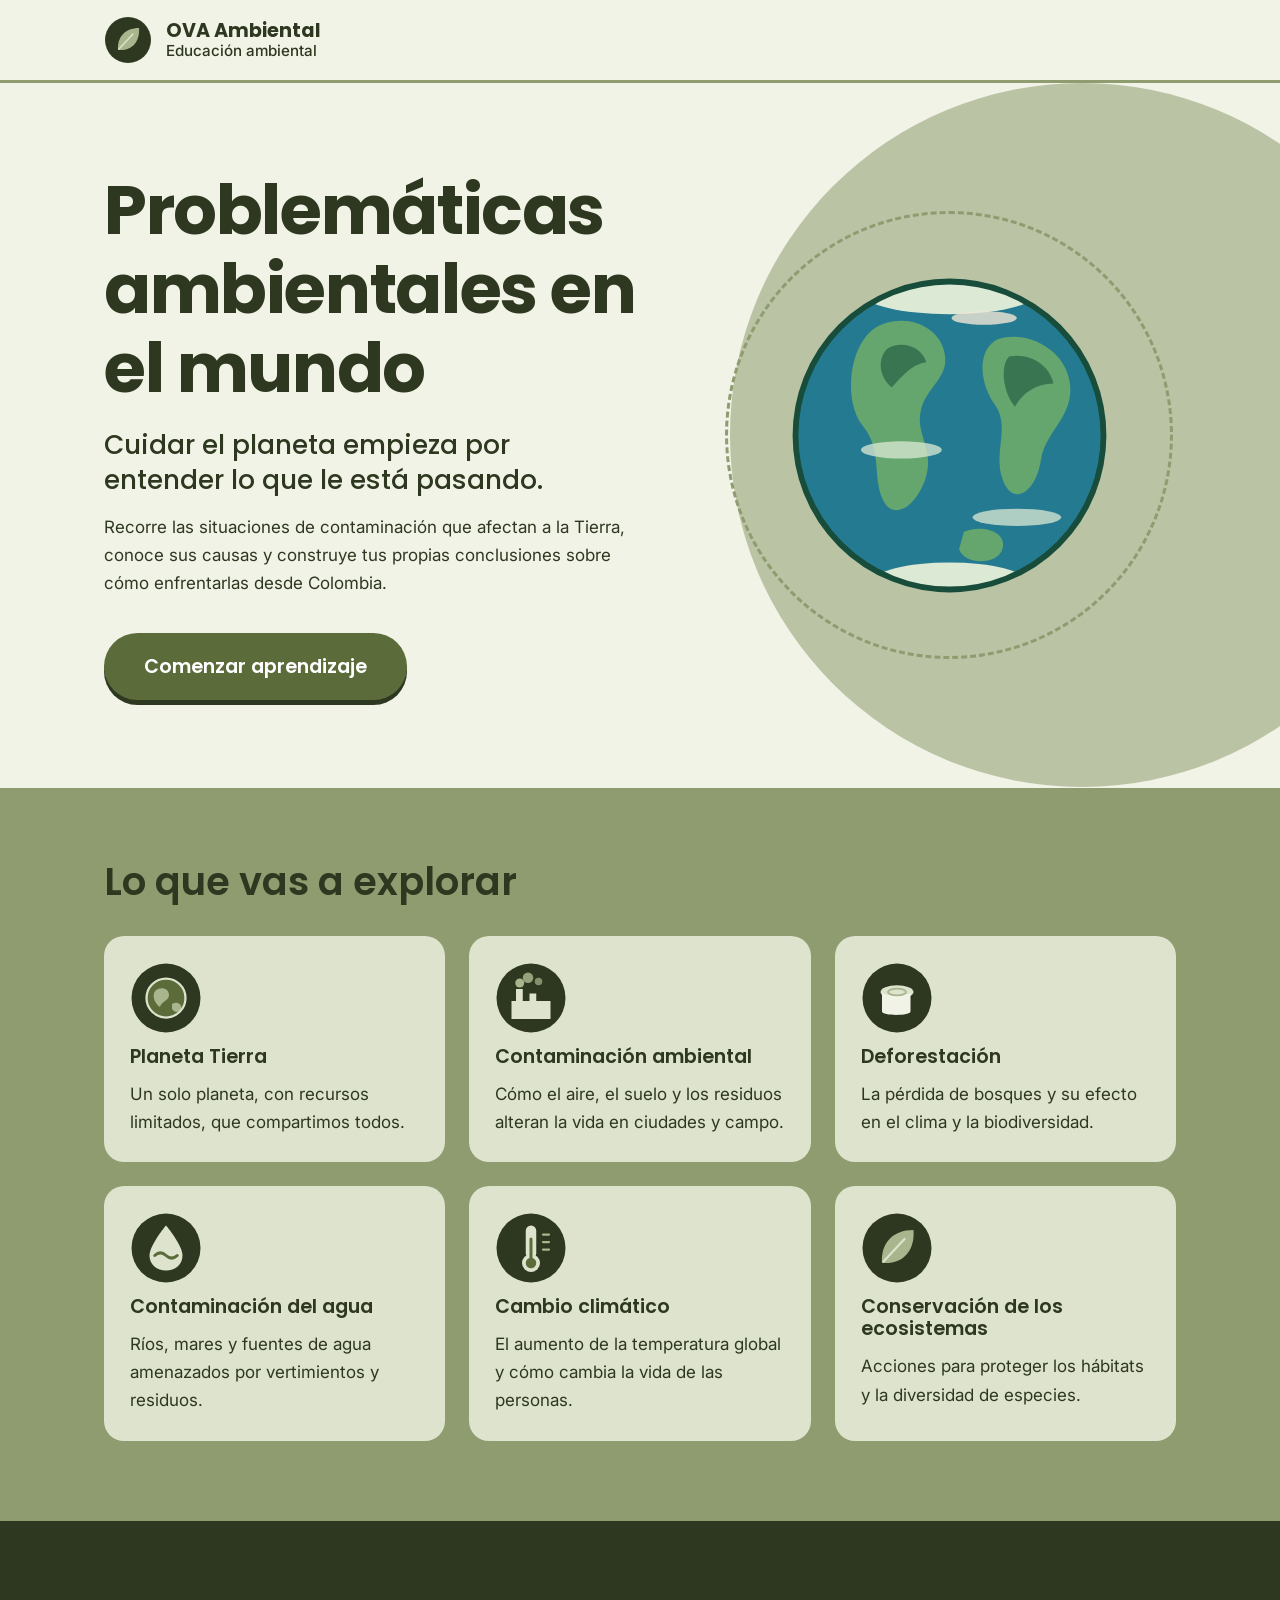
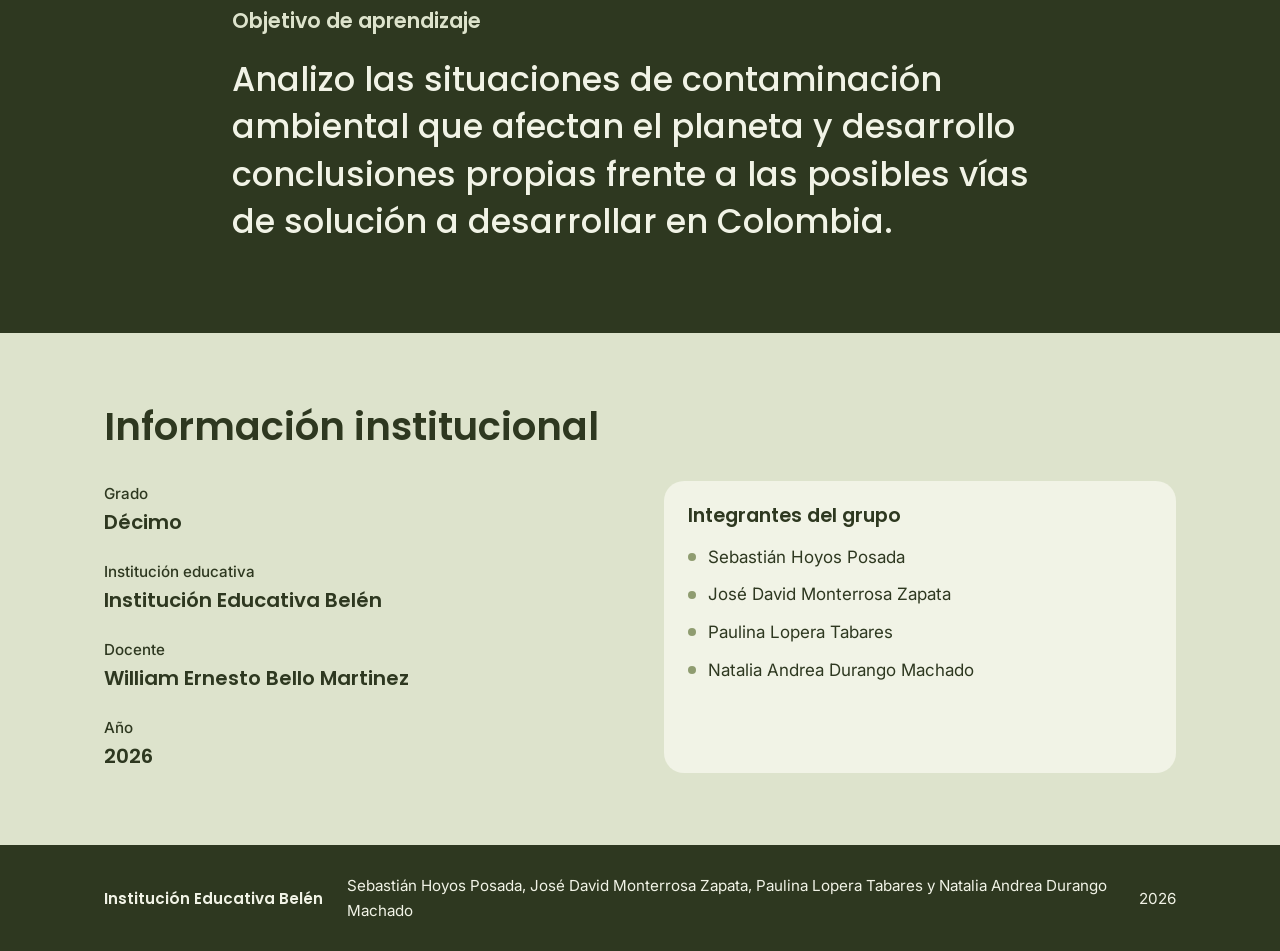
==== index.html @ 7a1574a6 "Add files via upload" ====
<!DOCTYPE html>
<html lang="es">
<head>
  <meta charset="UTF-8">
  <meta name="viewport" content="width=device-width, initial-scale=1">
  <meta name="description" content="OVA Problemáticas ambientales en el mundo. Institución Educativa Belén, grado décimo, 2026.">
  <title>Problemáticas ambientales en el mundo | OVA</title>
  <link rel="preconnect" href="https://fonts.googleapis.com">
  <link rel="preconnect" href="https://fonts.gstatic.com" crossorigin>
  <link href="https://fonts.googleapis.com/css2?family=Inter:wght@400;500&family=Poppins:wght@500;600;700&display=swap" rel="stylesheet">
  <link rel="stylesheet" href="css/styles.css">
</head>
<body>
  <a class="skip-link" href="#principal">Saltar al contenido principal</a>

  <header class="site-header">
    <div class="container site-header__inner">
      <img class="site-header__logo" src="img/icono-ecosistemas.svg" alt="Insignia del OVA: una hoja verde sobre fondo verde bosque" width="48" height="48">
      <p class="site-header__name">OVA Ambiental
        <span class="site-header__tag">Educación ambiental</span>
      </p>
    </div>
  </header>

  <main id="principal">

    <section class="hero" aria-labelledby="titulo-ova">
      <div class="container hero__grid">
        <div class="hero__content">
          <h1 id="titulo-ova" class="hero__title">Problemáticas ambientales en el mundo</h1>
          <p class="hero__subtitle">Cuidar el planeta empieza por entender lo que le está pasando.</p>
          <p class="hero__text">Recorre las situaciones de contaminación que afectan a la Tierra, conoce sus causas y construye tus propias conclusiones sobre cómo enfrentarlas desde Colombia.</p>
          <a class="btn-primary" href="contenido.html">Comenzar aprendizaje</a>
        </div>
        <div class="hero__visual">
          <img class="hero__planet" src="img/planeta.svg" alt="Planeta Tierra ilustrado con océanos azules, continentes verdes y casquetes polares" width="400" height="400">
        </div>
      </div>
    </section>

    <section class="topics" aria-labelledby="titulo-temas">
      <div class="container">
        <h2 id="titulo-temas" class="section-title">Lo que vas a explorar</h2>
        <ul class="topics__grid">
          <li class="topic-card">
            <img class="topic-card__icon" src="img/icono-planeta.svg" alt="Ilustración del planeta Tierra" width="72" height="72">
            <h3 class="topic-card__title">Planeta Tierra</h3>
            <p class="topic-card__text">Un solo planeta, con recursos limitados, que compartimos todos.</p>
          </li>
          <li class="topic-card">
            <img class="topic-card__icon" src="img/icono-contaminacion.svg" alt="Ilustración de una chimenea industrial emitiendo humo" width="72" height="72">
            <h3 class="topic-card__title">Contaminación ambiental</h3>
            <p class="topic-card__text">Cómo el aire, el suelo y los residuos alteran la vida en ciudades y campo.</p>
          </li>
          <li class="topic-card">
            <img class="topic-card__icon" src="img/icono-deforestacion.svg" alt="Ilustración de un tocón de árbol talado" width="72" height="72">
            <h3 class="topic-card__title">Deforestación</h3>
            <p class="topic-card__text">La pérdida de bosques y su efecto en el clima y la biodiversidad.</p>
          </li>
          <li class="topic-card">
            <img class="topic-card__icon" src="img/icono-agua.svg" alt="Ilustración de una gota de agua" width="72" height="72">
            <h3 class="topic-card__title">Contaminación del agua</h3>
            <p class="topic-card__text">Ríos, mares y fuentes de agua amenazados por vertimientos y residuos.</p>
          </li>
          <li class="topic-card">
            <img class="topic-card__icon" src="img/icono-clima.svg" alt="Ilustración de un termómetro que sube" width="72" height="72">
            <h3 class="topic-card__title">Cambio climático</h3>
            <p class="topic-card__text">El aumento de la temperatura global y cómo cambia la vida de las personas.</p>
          </li>
          <li class="topic-card">
            <img class="topic-card__icon" src="img/icono-ecosistemas.svg" alt="Ilustración de una hoja verde" width="72" height="72">
            <h3 class="topic-card__title">Conservación de los ecosistemas</h3>
            <p class="topic-card__text">Acciones para proteger los hábitats y la diversidad de especies.</p>
          </li>
        </ul>
      </div>
    </section>

    <section class="objective" aria-labelledby="titulo-objetivo">
      <div class="container objective__inner">
        <h2 id="titulo-objetivo" class="objective__heading">Objetivo de aprendizaje</h2>
        <p class="objective__text">Analizo las situaciones de contaminación ambiental que afectan el planeta y desarrollo conclusiones propias frente a las posibles vías de solución a desarrollar en Colombia.</p>
      </div>
    </section>

    <section class="institution" aria-labelledby="titulo-institucion">
      <div class="container">
        <h2 id="titulo-institucion" class="section-title">Información institucional</h2>
        <div class="institution__grid">
          <dl class="institution__data">
            <div class="institution__item">
              <dt>Grado</dt>
              <dd>Décimo</dd>
            </div>
            <div class="institution__item">
              <dt>Institución educativa</dt>
              <dd>Institución Educativa Belén</dd>
            </div>
            <div class="institution__item">
              <dt>Docente</dt>
              <dd>William Ernesto Bello Martinez</dd>
            </div>
            <div class="institution__item">
              <dt>Año</dt>
              <dd>2026</dd>
            </div>
          </dl>
          <div class="institution__team">
            <h3 class="institution__team-title">Integrantes del grupo</h3>
            <ul class="institution__list">
              <li>Sebastián Hoyos Posada</li>
              <li>José David Monterrosa Zapata</li>
              <li>Paulina Lopera Tabares</li>
              <li>Natalia Andrea Durango Machado</li>
            </ul>
          </div>
        </div>
      </div>
    </section>

  </main>

  <footer class="site-footer">
    <div class="container site-footer__inner">
      <p class="site-footer__school">Institución Educativa Belén</p>
      <p class="site-footer__team">Sebastián Hoyos Posada, José David Monterrosa Zapata, Paulina Lopera Tabares y Natalia Andrea Durango Machado</p>
      <p class="site-footer__year">2026</p>
    </div>
  </footer>
</body>
</html>
---- css/styles.css ----
/* ==========================================================
   OVA: Problemáticas ambientales en el mundo
   Hoja de estilos principal
   Secciones:
   1. Variables
   2. Base y reinicio
   3. Utilidades (contenedor, enlace de salto, botón)
   4. Encabezado
   5. Hero
   6. Temas
   7. Objetivo de aprendizaje
   8. Información institucional
   9. Pie de página
   10. Página "Próximamente"
   11. Animaciones
   12. Diseño responsivo
   13. Movimiento reducido
   ========================================================== */

/* 1. VARIABLES ------------------------------------------------ */
:root {
  /* Paleta en tonos salvia y oliva, derivada de la textura de referencia */
  --oliva-profundo: #2E3820;
  --salvia-medio: #A9B58C;
  --salvia-claro: #DDE3CC;
  --oliva-medio: #5B6B3A;
  --crema: #F1F3E6;
  --blanco: #FFFFFF;

  /* Salvia base: color promedio de la textura img/textura-verde.png */
  --salvia: #8F9C70;
  --textura-salvia: url("../img/textura-verde.png");

  /* Tipografías */
  --fuente-titulos: "Poppins", "Segoe UI", Arial, sans-serif;
  --fuente-texto: "Inter", "Segoe UI", Arial, sans-serif;

  /* Medidas */
  --ancho-max: 72rem;
  --radio: 1.25rem;
  --transicion: 0.25s ease;
}

/* 2. BASE Y REINICIO ------------------------------------------ */
*,
*::before,
*::after {
  box-sizing: border-box;
}

html {
  scroll-behavior: smooth;
}

body {
  margin: 0;
  min-height: 100vh;
  display: flex;
  flex-direction: column;
  background-color: var(--crema);
  color: var(--oliva-profundo);
  font-family: var(--fuente-texto);
  font-size: 1.0625rem;
  line-height: 1.65;
}

main {
  flex: 1 0 auto;
}

img {
  display: block;
  max-width: 100%;
  height: auto;
}

h1, h2, h3 {
  margin: 0;
  font-family: var(--fuente-titulos);
  line-height: 1.15;
  color: var(--oliva-profundo);
}

p {
  margin: 0;
}

ul, dl, dd {
  margin: 0;
  padding: 0;
  list-style: none;
}

/* 3. UTILIDADES ----------------------------------------------- */
.container {
  width: 100%;
  max-width: var(--ancho-max);
  margin-inline: auto;
  padding-inline: clamp(1.25rem, 4vw, 2.5rem);
}

/* Enlace para saltar al contenido (visible solo con teclado) */
.skip-link {
  position: absolute;
  left: 1rem;
  top: -4rem;
  z-index: 10;
  padding: 0.75rem 1.25rem;
  background-color: var(--oliva-profundo);
  color: var(--blanco);
  font-family: var(--fuente-titulos);
  font-weight: 500;
  border-radius: 0.5rem;
  transition: top var(--transicion);
}

.skip-link:focus {
  top: 1rem;
}

.section-title {
  font-size: clamp(1.6rem, 3.2vw + 0.6rem, 2.4rem);
  font-weight: 600;
  margin-bottom: 2rem;
}

/* Botón principal: la acción más visible de la pantalla */
.btn-primary {
  display: inline-block;
  padding: 1.1rem 2.5rem;
  border-radius: 999px;
  background-color: var(--oliva-medio);
  color: var(--blanco);
  font-family: var(--fuente-titulos);
  font-size: 1.2rem;
  font-weight: 600;
  text-align: center;
  text-decoration: none;
  box-shadow: 0 5px 0 var(--oliva-profundo);
  transition: background-color var(--transicion), transform var(--transicion), box-shadow var(--transicion);
}

.btn-primary:hover {
  background-color: var(--oliva-profundo);
  box-shadow: 0 7px 0 var(--salvia-medio);
  transform: translateY(-2px);
}

.btn-primary:focus {
  outline: 4px solid var(--oliva-profundo);
  outline-offset: 5px;
}

.btn-primary:active {
  background-color: var(--oliva-profundo);
  box-shadow: 0 0 0 var(--salvia-medio);
  transform: translateY(5px);
}

/* 4. ENCABEZADO ----------------------------------------------- */
.site-header {
  padding-block: 1rem;
  border-bottom: 3px solid var(--salvia);
}

.site-header__inner {
  display: flex;
  align-items: center;
  gap: 0.9rem;
}

.site-header__logo {
  width: 3rem;
  height: 3rem;
  flex-shrink: 0;
}

.site-header__name {
  display: flex;
  flex-direction: column;
  font-family: var(--fuente-titulos);
  font-size: 1.2rem;
  font-weight: 700;
  line-height: 1.2;
}

.site-header__tag {
  font-family: var(--fuente-texto);
  font-size: 0.95rem;
  font-weight: 500;
}

/* 5. HERO ----------------------------------------------------- */
.hero {
  position: relative;
  overflow: hidden;
  padding-block: clamp(2.5rem, 7vw, 5.5rem);
}

/* Mancha suave de fondo detrás del planeta */
.hero::before {
  content: "";
  position: absolute;
  right: -12%;
  top: 50%;
  width: 60vw;
  max-width: 44rem;
  aspect-ratio: 1;
  transform: translateY(-50%);
  border-radius: 50%;
  background-color: var(--salvia);
  background-image: var(--textura-salvia);
  opacity: 0.55;
  z-index: 0;
}

.hero__grid {
  position: relative;
  z-index: 1;
  display: grid;
  grid-template-columns: 1.1fr 0.9fr;
  align-items: center;
  gap: clamp(2rem, 5vw, 4rem);
}

.hero__content {
  animation: entrada-contenido 0.9s ease-out both;
}

.hero__title {
  font-size: clamp(2.3rem, 5.2vw + 0.5rem, 4.3rem);
  font-weight: 700;
  letter-spacing: -0.02em;
  margin-bottom: 1.25rem;
}

.hero__subtitle {
  font-family: var(--fuente-titulos);
  font-size: clamp(1.2rem, 1.6vw + 0.7rem, 1.65rem);
  font-weight: 500;
  line-height: 1.3;
  margin-bottom: 1rem;
  max-width: 32rem;
}

.hero__text {
  max-width: 34rem;
  margin-bottom: 2.25rem;
}

.hero__visual {
  position: relative;
  width: 100%;
  max-width: 28rem;
  aspect-ratio: 1;
  margin-inline: auto;
}

/* Anillo punteado que gira lentamente alrededor del planeta */
.hero__visual::before {
  content: "";
  position: absolute;
  inset: 0;
  border: 3px dashed var(--salvia);
  border-radius: 50%;
  animation: giro-lento 60s linear infinite;
}

.hero__planet {
  position: absolute;
  inset: 7%;
  width: 86%;
  height: 86%;
  animation: flotar 8s ease-in-out infinite;
}

/* 6. TEMAS ---------------------------------------------------- */
.topics {
  padding-block: clamp(2.5rem, 6vw, 4.5rem);
  background-color: var(--salvia);
  background-image: var(--textura-salvia);
}

.topics__grid {
  display: grid;
  grid-template-columns: repeat(auto-fit, minmax(16rem, 1fr));
  gap: 1.5rem;
}

.topic-card {
  display: flex;
  flex-direction: column;
  gap: 0.75rem;
  padding: 1.5rem;
  background-color: var(--salvia-claro);
  border: 2px solid transparent;
  border-radius: var(--radio);
  transition: transform var(--transicion), border-color var(--transicion);
}

.topic-card:hover {
  transform: translateY(-4px);
  border-color: var(--oliva-profundo);
}

.topic-card__icon {
  width: 4.5rem;
  height: 4.5rem;
}

.topic-card__title {
  font-size: 1.2rem;
  font-weight: 600;
}

/* 7. OBJETIVO DE APRENDIZAJE ---------------------------------- */
.objective {
  padding-block: clamp(3rem, 8vw, 5.5rem);
  background-color: var(--oliva-profundo);
  border-top: 0.5rem solid var(--salvia);
  color: var(--crema);
}

.objective__inner {
  max-width: 56rem;
}

.objective__heading {
  margin-bottom: 1.5rem;
  color: var(--salvia-claro);
  font-size: 1.3rem;
  font-weight: 600;
}

.objective__text {
  font-family: var(--fuente-titulos);
  font-size: clamp(1.4rem, 2.6vw + 0.6rem, 2.1rem);
  font-weight: 500;
  line-height: 1.4;
  color: var(--crema);
}

/* 8. INFORMACIÓN INSTITUCIONAL -------------------------------- */
.institution {
  padding-block: clamp(2.5rem, 6vw, 4.5rem);
  background-color: var(--salvia-claro);
}

.institution__grid {
  display: grid;
  grid-template-columns: 1fr 1fr;
  gap: clamp(1.5rem, 4vw, 3rem);
}

.institution__data {
  display: grid;
  gap: 1.25rem;
}

.institution__item dt {
  font-size: 0.95rem;
  font-weight: 500;
}

.institution__item dd {
  font-family: var(--fuente-titulos);
  font-size: 1.25rem;
  font-weight: 600;
}

.institution__team {
  padding: 1.5rem;
  background-color: var(--crema);
  border-radius: var(--radio);
}

.institution__team-title {
  margin-bottom: 1rem;
  font-size: 1.2rem;
  font-weight: 600;
}

.institution__list {
  display: grid;
  gap: 0.6rem;
}

.institution__list li {
  padding-left: 1.25rem;
  position: relative;
}

.institution__list li::before {
  content: "";
  position: absolute;
  left: 0;
  top: 0.6em;
  width: 0.5rem;
  height: 0.5rem;
  border-radius: 50%;
  background-color: var(--salvia);
}

/* 9. PIE DE PÁGINA -------------------------------------------- */
.site-footer {
  padding-block: 1.75rem;
  background-color: var(--oliva-profundo);
  color: var(--crema);
  font-size: 0.95rem;
}

.site-footer__inner {
  display: flex;
  flex-wrap: wrap;
  align-items: center;
  justify-content: space-between;
  gap: 0.5rem 1.5rem;
}

.site-footer__school {
  font-family: var(--fuente-titulos);
  font-weight: 600;
}

.site-footer__team {
  flex: 1 1 20rem;
}

/* 10. PÁGINA "PRÓXIMAMENTE" ----------------------------------- */
.soon {
  display: flex;
  align-items: center;
  padding-block: 3rem;
}

.soon__inner {
  display: flex;
  flex-direction: column;
  align-items: center;
  gap: 1.25rem;
  text-align: center;
  animation: entrada-contenido 0.9s ease-out both;
}

.soon__icon {
  width: 7.5rem;
  height: 7.5rem;
}

.soon__title {
  font-size: clamp(2.4rem, 6vw + 0.5rem, 4rem);
  font-weight: 700;
}

.soon__text {
  max-width: 32rem;
  margin-bottom: 0.75rem;
}

/* 11. ANIMACIONES --------------------------------------------- */
/* Entrada suave del contenido principal */
@keyframes entrada-contenido {
  from {
    opacity: 0;
    transform: translateY(1.5rem);
  }
  to {
    opacity: 1;
    transform: translateY(0);
  }
}

/* Flotación lenta del planeta */
@keyframes flotar {
  0%, 100% { transform: translateY(0); }
  50% { transform: translateY(-0.6rem); }
}

/* Giro lento del anillo */
@keyframes giro-lento {
  to { transform: rotate(360deg); }
}

/* 12. DISEÑO RESPONSIVO --------------------------------------- */
/* Tabletas */
@media (max-width: 56.25rem) {
  .hero__grid {
    grid-template-columns: 1fr;
  }

  .hero__visual {
    max-width: 22rem;
    order: -1;
  }

  .hero::before {
    right: 50%;
    transform: translate(50%, -50%);
    top: 22%;
    width: 90vw;
  }

  .institution__grid {
    grid-template-columns: 1fr;
  }
}

/* Teléfonos móviles */
@media (max-width: 36rem) {
  body {
    font-size: 1.0625rem;
  }

  .btn-primary {
    display: block;
    width: 100%;
  }

  .hero__visual {
    max-width: 17rem;
  }

  .site-footer__inner {
    flex-direction: column;
    align-items: flex-start;
  }
}

/* 13. MOVIMIENTO REDUCIDO ------------------------------------- */
@media (prefers-reduced-motion: reduce) {
  html {
    scroll-behavior: auto;
  }

  *,
  *::before,
  *::after {
    animation: none !important;
    transition: none !important;
  }
}
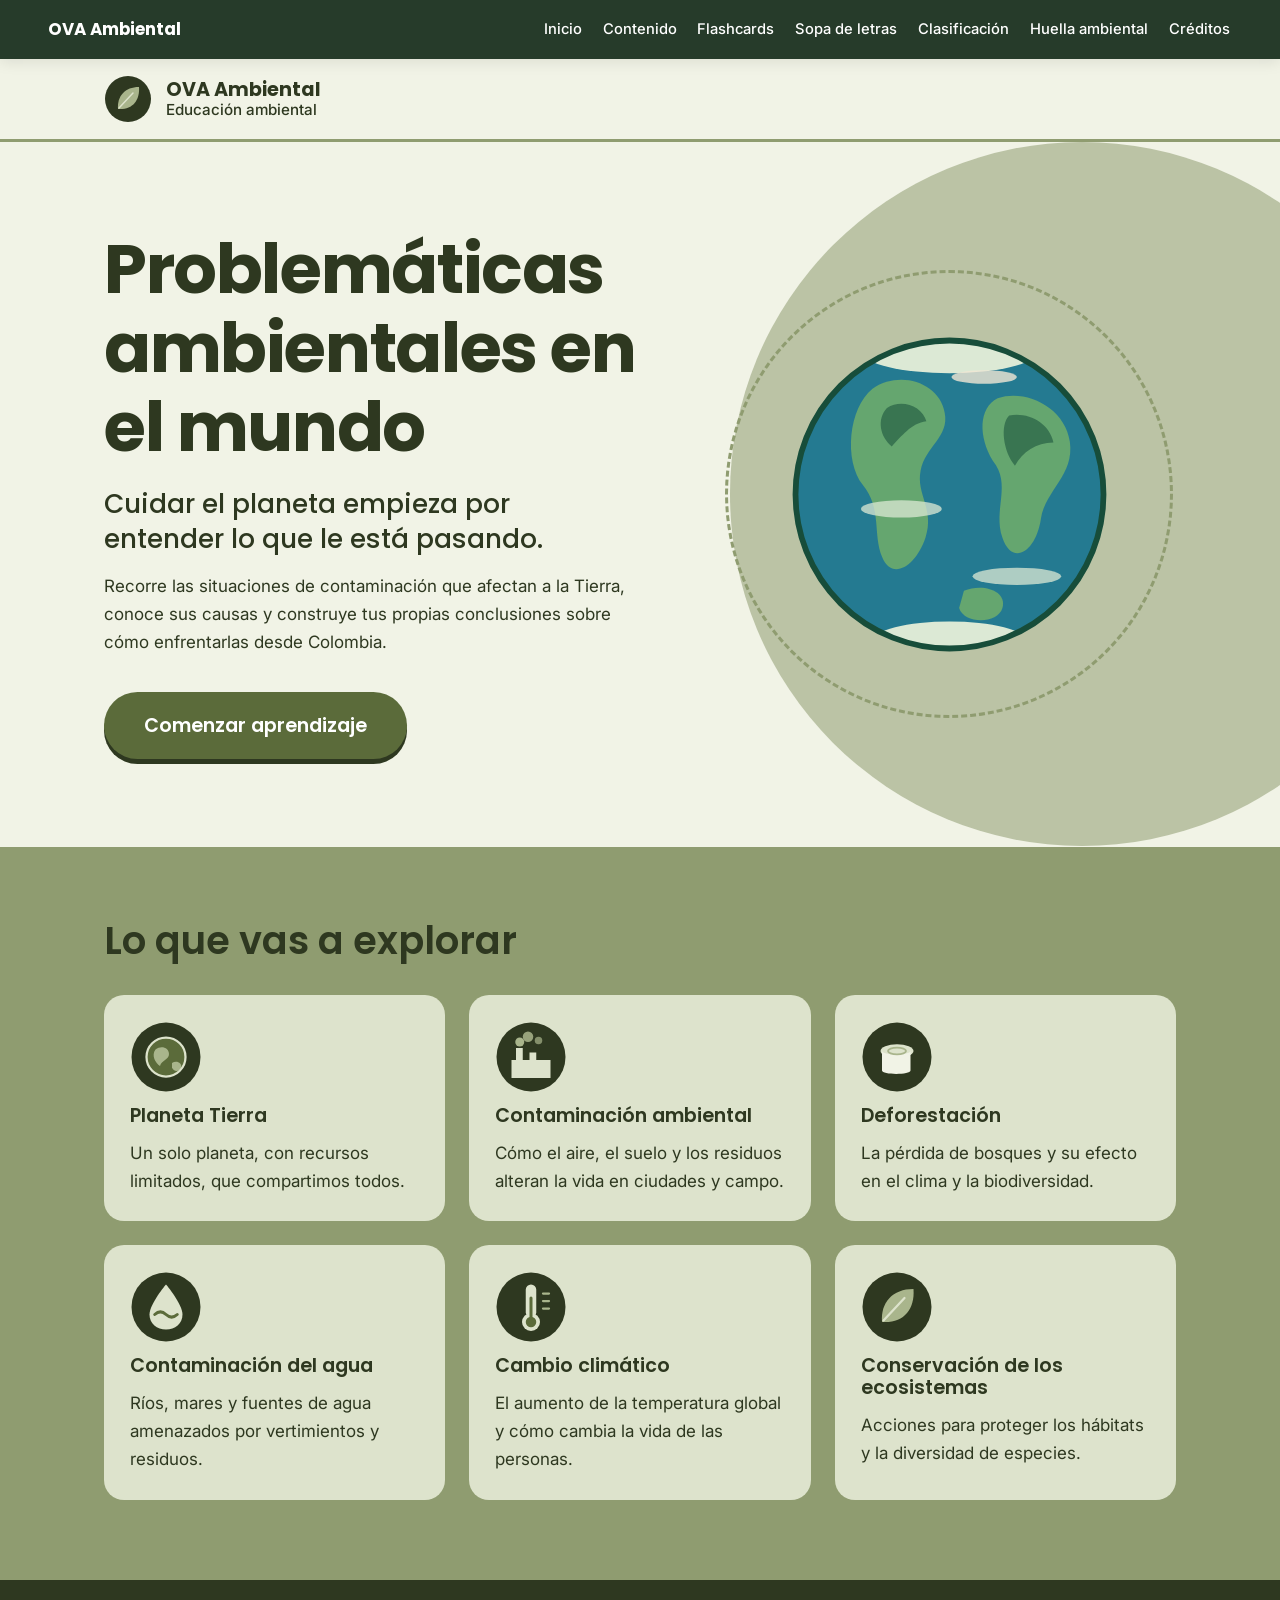
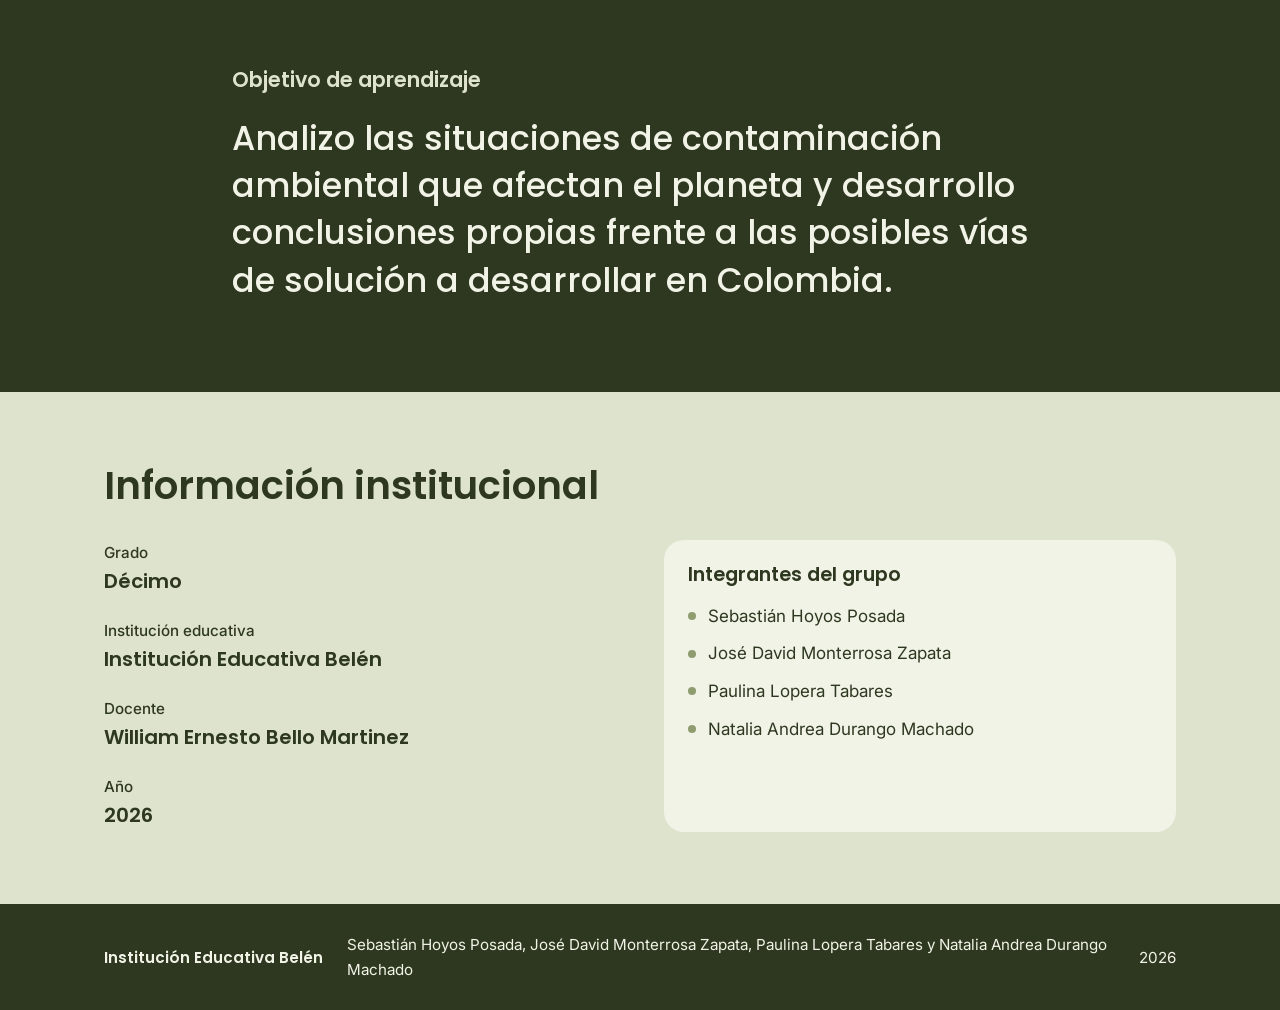
==== commit 052ddfa8: "Add files via upload actualizacion final" ====
--- a/index.html
+++ b/index.html
@@ -8,9 +8,24 @@
   <link rel="preconnect" href="https://fonts.googleapis.com">
   <link rel="preconnect" href="https://fonts.gstatic.com" crossorigin>
   <link href="https://fonts.googleapis.com/css2?family=Inter:wght@400;500&family=Poppins:wght@500;600;700&display=swap" rel="stylesheet">
-  <link rel="stylesheet" href="css/styles.css">
+  <link rel="stylesheet" href="css/entrada.css">
+  <link rel="stylesheet" href="css/navegacion.css">
 </head>
 <body>
+
+<nav class="ova-nav" aria-label="Navegación principal">
+  <a class="ova-nav__brand" href="index.html">OVA Ambiental</a>
+  <div class="ova-nav__links">
+    <a href="index.html">Inicio</a>
+    <a href="unidad.html">Contenido</a>
+    <a href="actividades/flashcards.html">Flashcards</a>
+    <a href="actividades/sopa.html">Sopa de letras</a>
+    <a href="actividades/arrastrar.html">Clasificación</a>
+    <a href="actividades/huella.html">Huella ambiental</a>
+    <a href="creditos.html">Créditos</a>
+  </div>
+</nav>
+
   <a class="skip-link" href="#principal">Saltar al contenido principal</a>
 
   <header class="site-header">
@@ -30,7 +45,7 @@
           <h1 id="titulo-ova" class="hero__title">Problemáticas ambientales en el mundo</h1>
           <p class="hero__subtitle">Cuidar el planeta empieza por entender lo que le está pasando.</p>
           <p class="hero__text">Recorre las situaciones de contaminación que afectan a la Tierra, conoce sus causas y construye tus propias conclusiones sobre cómo enfrentarlas desde Colombia.</p>
-          <a class="btn-primary" href="contenido.html">Comenzar aprendizaje</a>
+          <a class="btn-primary" href="unidad.html">Comenzar aprendizaje</a>
         </div>
         <div class="hero__visual">
           <img class="hero__planet" src="img/planeta.svg" alt="Planeta Tierra ilustrado con océanos azules, continentes verdes y casquetes polares" width="400" height="400">
--- a/css/entrada.css
+++ b/css/entrada.css
@@ -0,0 +1,541 @@
+/* ==========================================================
+   OVA: Problemáticas ambientales en el mundo
+   Hoja de estilos principal
+   Secciones:
+   1. Variables
+   2. Base y reinicio
+   3. Utilidades (contenedor, enlace de salto, botón)
+   4. Encabezado
+   5. Hero
+   6. Temas
+   7. Objetivo de aprendizaje
+   8. Información institucional
+   9. Pie de página
+   10. Página "Próximamente"
+   11. Animaciones
+   12. Diseño responsivo
+   13. Movimiento reducido
+   ========================================================== */
+
+/* 1. VARIABLES ------------------------------------------------ */
+:root {
+  /* Paleta en tonos salvia y oliva, derivada de la textura de referencia */
+  --oliva-profundo: #2E3820;
+  --salvia-medio: #A9B58C;
+  --salvia-claro: #DDE3CC;
+  --oliva-medio: #5B6B3A;
+  --crema: #F1F3E6;
+  --blanco: #FFFFFF;
+
+  /* Salvia base: color promedio de la textura img/textura-verde.png */
+  --salvia: #8F9C70;
+  --textura-salvia: url("../img/textura-verde.png");
+
+  /* Tipografías */
+  --fuente-titulos: "Poppins", "Segoe UI", Arial, sans-serif;
+  --fuente-texto: "Inter", "Segoe UI", Arial, sans-serif;
+
+  /* Medidas */
+  --ancho-max: 72rem;
+  --radio: 1.25rem;
+  --transicion: 0.25s ease;
+}
+
+/* 2. BASE Y REINICIO ------------------------------------------ */
+*,
+*::before,
+*::after {
+  box-sizing: border-box;
+}
+
+html {
+  scroll-behavior: smooth;
+}
+
+body {
+  margin: 0;
+  min-height: 100vh;
+  display: flex;
+  flex-direction: column;
+  background-color: var(--crema);
+  color: var(--oliva-profundo);
+  font-family: var(--fuente-texto);
+  font-size: 1.0625rem;
+  line-height: 1.65;
+}
+
+main {
+  flex: 1 0 auto;
+}
+
+img {
+  display: block;
+  max-width: 100%;
+  height: auto;
+}
+
+h1, h2, h3 {
+  margin: 0;
+  font-family: var(--fuente-titulos);
+  line-height: 1.15;
+  color: var(--oliva-profundo);
+}
+
+p {
+  margin: 0;
+}
+
+ul, dl, dd {
+  margin: 0;
+  padding: 0;
+  list-style: none;
+}
+
+/* 3. UTILIDADES ----------------------------------------------- */
+.container {
+  width: 100%;
+  max-width: var(--ancho-max);
+  margin-inline: auto;
+  padding-inline: clamp(1.25rem, 4vw, 2.5rem);
+}
+
+/* Enlace para saltar al contenido (visible solo con teclado) */
+.skip-link {
+  position: absolute;
+  left: 1rem;
+  top: -4rem;
+  z-index: 10;
+  padding: 0.75rem 1.25rem;
+  background-color: var(--oliva-profundo);
+  color: var(--blanco);
+  font-family: var(--fuente-titulos);
+  font-weight: 500;
+  border-radius: 0.5rem;
+  transition: top var(--transicion);
+}
+
+.skip-link:focus {
+  top: 1rem;
+}
+
+.section-title {
+  font-size: clamp(1.6rem, 3.2vw + 0.6rem, 2.4rem);
+  font-weight: 600;
+  margin-bottom: 2rem;
+}
+
+/* Botón principal: la acción más visible de la pantalla */
+.btn-primary {
+  display: inline-block;
+  padding: 1.1rem 2.5rem;
+  border-radius: 999px;
+  background-color: var(--oliva-medio);
+  color: var(--blanco);
+  font-family: var(--fuente-titulos);
+  font-size: 1.2rem;
+  font-weight: 600;
+  text-align: center;
+  text-decoration: none;
+  box-shadow: 0 5px 0 var(--oliva-profundo);
+  transition: background-color var(--transicion), transform var(--transicion), box-shadow var(--transicion);
+}
+
+.btn-primary:hover {
+  background-color: var(--oliva-profundo);
+  box-shadow: 0 7px 0 var(--salvia-medio);
+  transform: translateY(-2px);
+}
+
+.btn-primary:focus {
+  outline: 4px solid var(--oliva-profundo);
+  outline-offset: 5px;
+}
+
+.btn-primary:active {
+  background-color: var(--oliva-profundo);
+  box-shadow: 0 0 0 var(--salvia-medio);
+  transform: translateY(5px);
+}
+
+/* 4. ENCABEZADO ----------------------------------------------- */
+.site-header {
+  padding-block: 1rem;
+  border-bottom: 3px solid var(--salvia);
+}
+
+.site-header__inner {
+  display: flex;
+  align-items: center;
+  gap: 0.9rem;
+}
+
+.site-header__logo {
+  width: 3rem;
+  height: 3rem;
+  flex-shrink: 0;
+}
+
+.site-header__name {
+  display: flex;
+  flex-direction: column;
+  font-family: var(--fuente-titulos);
+  font-size: 1.2rem;
+  font-weight: 700;
+  line-height: 1.2;
+}
+
+.site-header__tag {
+  font-family: var(--fuente-texto);
+  font-size: 0.95rem;
+  font-weight: 500;
+}
+
+/* 5. HERO ----------------------------------------------------- */
+.hero {
+  position: relative;
+  overflow: hidden;
+  padding-block: clamp(2.5rem, 7vw, 5.5rem);
+}
+
+/* Mancha suave de fondo detrás del planeta */
+.hero::before {
+  content: "";
+  position: absolute;
+  right: -12%;
+  top: 50%;
+  width: 60vw;
+  max-width: 44rem;
+  aspect-ratio: 1;
+  transform: translateY(-50%);
+  border-radius: 50%;
+  background-color: var(--salvia);
+  background-image: var(--textura-salvia);
+  opacity: 0.55;
+  z-index: 0;
+}
+
+.hero__grid {
+  position: relative;
+  z-index: 1;
+  display: grid;
+  grid-template-columns: 1.1fr 0.9fr;
+  align-items: center;
+  gap: clamp(2rem, 5vw, 4rem);
+}
+
+.hero__content {
+  animation: entrada-contenido 0.9s ease-out both;
+}
+
+.hero__title {
+  font-size: clamp(2.3rem, 5.2vw + 0.5rem, 4.3rem);
+  font-weight: 700;
+  letter-spacing: -0.02em;
+  margin-bottom: 1.25rem;
+}
+
+.hero__subtitle {
+  font-family: var(--fuente-titulos);
+  font-size: clamp(1.2rem, 1.6vw + 0.7rem, 1.65rem);
+  font-weight: 500;
+  line-height: 1.3;
+  margin-bottom: 1rem;
+  max-width: 32rem;
+}
+
+.hero__text {
+  max-width: 34rem;
+  margin-bottom: 2.25rem;
+}
+
+.hero__visual {
+  position: relative;
+  width: 100%;
+  max-width: 28rem;
+  aspect-ratio: 1;
+  margin-inline: auto;
+}
+
+/* Anillo punteado que gira lentamente alrededor del planeta */
+.hero__visual::before {
+  content: "";
+  position: absolute;
+  inset: 0;
+  border: 3px dashed var(--salvia);
+  border-radius: 50%;
+  animation: giro-lento 60s linear infinite;
+}
+
+.hero__planet {
+  position: absolute;
+  inset: 7%;
+  width: 86%;
+  height: 86%;
+  animation: flotar 8s ease-in-out infinite;
+}
+
+/* 6. TEMAS ---------------------------------------------------- */
+.topics {
+  padding-block: clamp(2.5rem, 6vw, 4.5rem);
+  background-color: var(--salvia);
+  background-image: var(--textura-salvia);
+}
+
+.topics__grid {
+  display: grid;
+  grid-template-columns: repeat(auto-fit, minmax(16rem, 1fr));
+  gap: 1.5rem;
+}
+
+.topic-card {
+  display: flex;
+  flex-direction: column;
+  gap: 0.75rem;
+  padding: 1.5rem;
+  background-color: var(--salvia-claro);
+  border: 2px solid transparent;
+  border-radius: var(--radio);
+  transition: transform var(--transicion), border-color var(--transicion);
+}
+
+.topic-card:hover {
+  transform: translateY(-4px);
+  border-color: var(--oliva-profundo);
+}
+
+.topic-card__icon {
+  width: 4.5rem;
+  height: 4.5rem;
+}
+
+.topic-card__title {
+  font-size: 1.2rem;
+  font-weight: 600;
+}
+
+/* 7. OBJETIVO DE APRENDIZAJE ---------------------------------- */
+.objective {
+  padding-block: clamp(3rem, 8vw, 5.5rem);
+  background-color: var(--oliva-profundo);
+  border-top: 0.5rem solid var(--salvia);
+  color: var(--crema);
+}
+
+.objective__inner {
+  max-width: 56rem;
+}
+
+.objective__heading {
+  margin-bottom: 1.5rem;
+  color: var(--salvia-claro);
+  font-size: 1.3rem;
+  font-weight: 600;
+}
+
+.objective__text {
+  font-family: var(--fuente-titulos);
+  font-size: clamp(1.4rem, 2.6vw + 0.6rem, 2.1rem);
+  font-weight: 500;
+  line-height: 1.4;
+  color: var(--crema);
+}
+
+/* 8. INFORMACIÓN INSTITUCIONAL -------------------------------- */
+.institution {
+  padding-block: clamp(2.5rem, 6vw, 4.5rem);
+  background-color: var(--salvia-claro);
+}
+
+.institution__grid {
+  display: grid;
+  grid-template-columns: 1fr 1fr;
+  gap: clamp(1.5rem, 4vw, 3rem);
+}
+
+.institution__data {
+  display: grid;
+  gap: 1.25rem;
+}
+
+.institution__item dt {
+  font-size: 0.95rem;
+  font-weight: 500;
+}
+
+.institution__item dd {
+  font-family: var(--fuente-titulos);
+  font-size: 1.25rem;
+  font-weight: 600;
+}
+
+.institution__team {
+  padding: 1.5rem;
+  background-color: var(--crema);
+  border-radius: var(--radio);
+}
+
+.institution__team-title {
+  margin-bottom: 1rem;
+  font-size: 1.2rem;
+  font-weight: 600;
+}
+
+.institution__list {
+  display: grid;
+  gap: 0.6rem;
+}
+
+.institution__list li {
+  padding-left: 1.25rem;
+  position: relative;
+}
+
+.institution__list li::before {
+  content: "";
+  position: absolute;
+  left: 0;
+  top: 0.6em;
+  width: 0.5rem;
+  height: 0.5rem;
+  border-radius: 50%;
+  background-color: var(--salvia);
+}
+
+/* 9. PIE DE PÁGINA -------------------------------------------- */
+.site-footer {
+  padding-block: 1.75rem;
+  background-color: var(--oliva-profundo);
+  color: var(--crema);
+  font-size: 0.95rem;
+}
+
+.site-footer__inner {
+  display: flex;
+  flex-wrap: wrap;
+  align-items: center;
+  justify-content: space-between;
+  gap: 0.5rem 1.5rem;
+}
+
+.site-footer__school {
+  font-family: var(--fuente-titulos);
+  font-weight: 600;
+}
+
+.site-footer__team {
+  flex: 1 1 20rem;
+}
+
+/* 10. PÁGINA "PRÓXIMAMENTE" ----------------------------------- */
+.soon {
+  display: flex;
+  align-items: center;
+  padding-block: 3rem;
+}
+
+.soon__inner {
+  display: flex;
+  flex-direction: column;
+  align-items: center;
+  gap: 1.25rem;
+  text-align: center;
+  animation: entrada-contenido 0.9s ease-out both;
+}
+
+.soon__icon {
+  width: 7.5rem;
+  height: 7.5rem;
+}
+
+.soon__title {
+  font-size: clamp(2.4rem, 6vw + 0.5rem, 4rem);
+  font-weight: 700;
+}
+
+.soon__text {
+  max-width: 32rem;
+  margin-bottom: 0.75rem;
+}
+
+/* 11. ANIMACIONES --------------------------------------------- */
+/* Entrada suave del contenido principal */
+@keyframes entrada-contenido {
+  from {
+    opacity: 0;
+    transform: translateY(1.5rem);
+  }
+  to {
+    opacity: 1;
+    transform: translateY(0);
+  }
+}
+
+/* Flotación lenta del planeta */
+@keyframes flotar {
+  0%, 100% { transform: translateY(0); }
+  50% { transform: translateY(-0.6rem); }
+}
+
+/* Giro lento del anillo */
+@keyframes giro-lento {
+  to { transform: rotate(360deg); }
+}
+
+/* 12. DISEÑO RESPONSIVO --------------------------------------- */
+/* Tabletas */
+@media (max-width: 56.25rem) {
+  .hero__grid {
+    grid-template-columns: 1fr;
+  }
+
+  .hero__visual {
+    max-width: 22rem;
+    order: -1;
+  }
+
+  .hero::before {
+    right: 50%;
+    transform: translate(50%, -50%);
+    top: 22%;
+    width: 90vw;
+  }
+
+  .institution__grid {
+    grid-template-columns: 1fr;
+  }
+}
+
+/* Teléfonos móviles */
+@media (max-width: 36rem) {
+  body {
+    font-size: 1.0625rem;
+  }
+
+  .btn-primary {
+    display: block;
+    width: 100%;
+  }
+
+  .hero__visual {
+    max-width: 17rem;
+  }
+
+  .site-footer__inner {
+    flex-direction: column;
+    align-items: flex-start;
+  }
+}
+
+/* 13. MOVIMIENTO REDUCIDO ------------------------------------- */
+@media (prefers-reduced-motion: reduce) {
+  html {
+    scroll-behavior: auto;
+  }
+
+  *,
+  *::before,
+  *::after {
+    animation: none !important;
+    transition: none !important;
+  }
+}
--- a/css/navegacion.css
+++ b/css/navegacion.css
@@ -0,0 +1,18 @@
+
+:root{--ova-forest:#263b2a;--ova-sage:#e8eddf;--ova-leaf:#6f8d55}
+.ova-nav{position:relative;z-index:20;display:flex;align-items:center;justify-content:space-between;gap:1rem;flex-wrap:wrap;padding:.85rem clamp(1rem,4vw,3rem);background:#263b2a;color:#fff;font:500 .92rem/1.4 Inter,Arial,sans-serif;box-shadow:0 3px 14px #00000018}
+.ova-nav a{color:inherit;text-decoration:none}
+.ova-nav a:hover,.ova-nav a:focus-visible{text-decoration:underline;text-underline-offset:4px}
+.ova-nav__brand{font-weight:700;font-family:Poppins,Arial,sans-serif;font-size:1.05rem;white-space:nowrap}
+.ova-nav__links{display:flex;align-items:center;justify-content:flex-end;gap:.45rem 1rem;flex-wrap:wrap}
+.ova-nav__links a{padding:.35rem .15rem}
+.ova-nav__links a[aria-current="page"]{text-decoration:underline;text-underline-offset:4px}
+.ova-activities{padding:3rem 0;background:#eef2e8;color:#263b2a}
+.ova-activities h2{font:700 clamp(1.5rem,3vw,2.2rem) Poppins,Arial,sans-serif;margin:0 0 .5rem}
+.ova-activities p{margin:0 0 1.5rem}
+.ova-activities__grid{display:grid;grid-template-columns:repeat(auto-fit,minmax(220px,1fr));gap:1rem}
+.ova-activities__grid a{display:flex;flex-direction:column;gap:.5rem;padding:1.25rem;border:1px solid #cbd6c1;border-radius:16px;background:white;color:#263b2a;text-decoration:none;box-shadow:0 5px 18px #263b2a0c;transition:transform .2s,box-shadow .2s}
+.ova-activities__grid a:hover,.ova-activities__grid a:focus-visible{transform:translateY(-3px);box-shadow:0 10px 24px #263b2a18}
+.ova-activities__grid strong{font-family:Poppins,Arial,sans-serif}
+.ova-activities__grid span{font-size:.94rem;line-height:1.5}
+@media(max-width:760px){.ova-nav{align-items:flex-start}.ova-nav__links{justify-content:flex-start;gap:.25rem .8rem}.ova-nav__links a{font-size:.84rem}}
